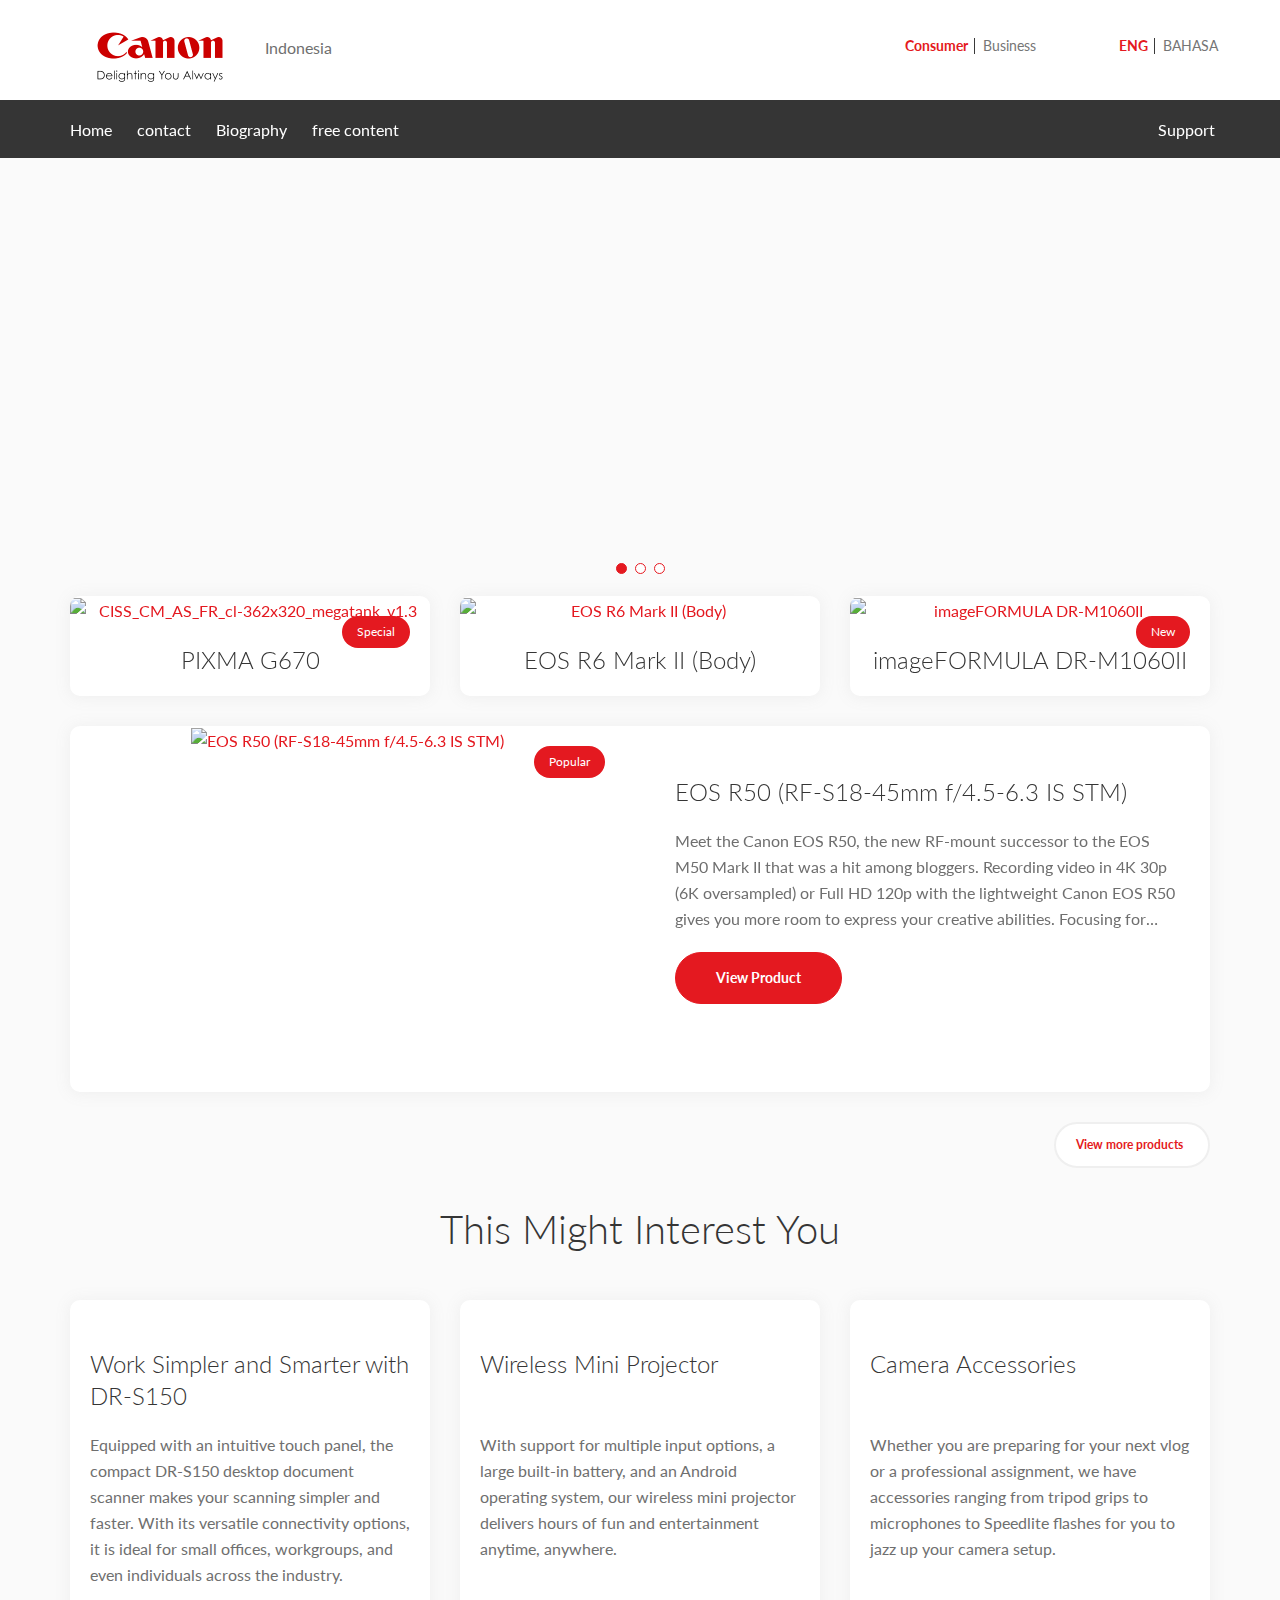
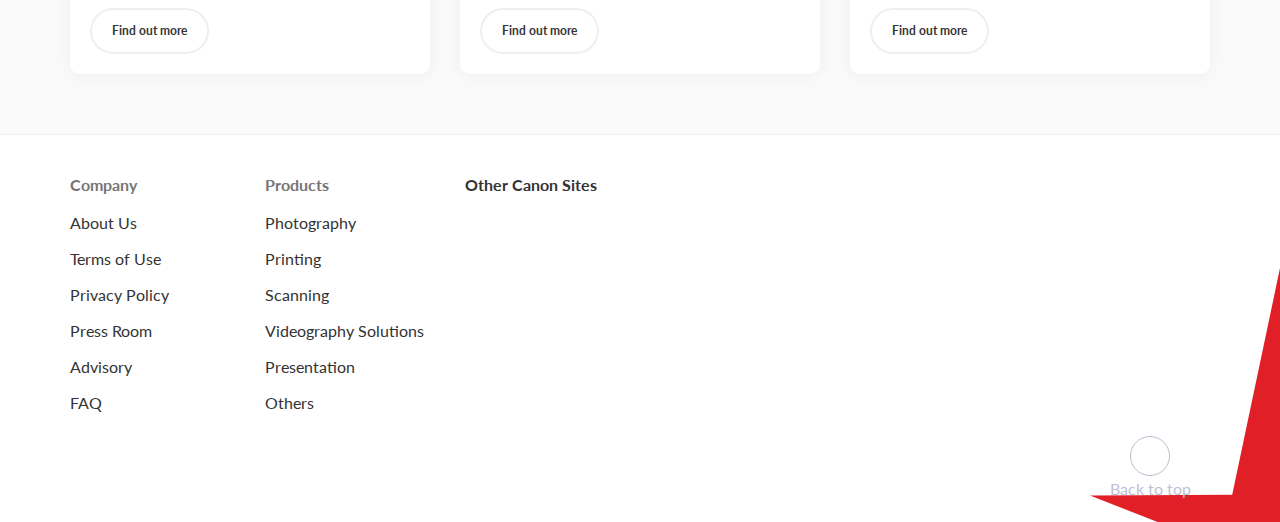
==== index.html @ 8294731e "Add files via upload" ====
<!doctype html>

<html >

<head>
    <meta charset="utf-8">
    <meta http-equiv="X-UA-Compatible" content="IE=edge">
    <meta name="viewport" content="width=device-width, initial-scale=1.0">
    <link rel="icon" type="image/x-ico" href="favicon-f025e90207d0d413a6d3b78b0cc3df08.ico" />
    <title>Home - Canon Indonesia</title>
    <link rel="stylesheet" href="application-e92f79a55cd87f967728ec93f62ec08e.css" />
    <link rel="stylesheet" media="print" href="application-e92f79a55cd87f967728ec93f62ec08e.css" />
    <script type="text/javascript" src="application-c1193777e7b8c03e5ed8c4655dc1967a.js"></script>
</head>

<body class="demo lang-en">
 
    <div class="overlay-search"></div>
    <nav class="navbar navbar-default navbar-sticky bootsnav">

        <div class="navbar__container">
            <div class="container">

                <div class="attr-nav">
                    <ul class="custom hide-medium">
                        <li class="active">
                            <a href="/en/consumer">
                        Consumer
                    </a>
                        </li>
                        <li class="">
                            <a href="/en/business">
                        Business
                    </a>
                        </li>
                    </ul>
                    <ul>
                        <li class="search-nav hide-medium"><a href="#" aria-label="Search id.canon"><i class="fa fa-search"></i></a></li>
                    </ul>
                    <ul class="custom hide-medium">
                        <li class="active">
                            <a href="#">ENG</a>
                        </li>
                        <li class="">
                            <a href="/id/consumer">BAHASA</a>
                        </li>
                    </ul>
                </div>
                <div class="navbar-header">
                    <button type="button" class="navbar-toggle" data-toggle="collapse" data-target="#navbar-menu" aria-label="Menu">
                <i class="fa fa-bars"></i>
            </button>
            <a href="home.html" class="navbar-brand" aria-label="Canon - Delighting You Always">
                <img src="brand/logo-300-002e45a4aec98fd92899838da9d5560f.png" class="logo" alt="Canon - Delighting You Always"/>
                </a>
                    <span class="country">Indonesia</span>
                </div>
            </div>
            <div class="wrap-collapse">
                <div class="overlay-search"></div>
                <div class="collapse navbar-collapse" id="navbar-menu">
                    <div class="container">

                        <div class="clone-search show-medium"></div>
                        <div class="state-user show-medium">
                            <h5>Consumer</h5>
                            Switch to:
                            <strong>
                            
                            <a href="/en/business">
                                Business
                            </a>
                        </strong>
                        </div>


                        <ul class="nav navbar-nav" data-in="fadeInDown" data-out="fadeOutUp">
                            <li class=""><a href="index.html" target="_self">Home</a></li>
                            <li class=""><a href="contact.html" target="_self">contact</a></li>
                            <li class=""><a href="bio.html" target="_self">Biography</a></li>
                            <li class=""><a href="freecontent.html" target="_self">free content</a></li>
                        </ul>


                        <ul class="nav navbar-nav navbar-right">
                            <li class=""><a href="#" target="_self">Support</a></li>

                        </ul>
                        <div class="text-center show-medium language" style="width: 100%;">
                            <ul class="custom">
                                <li class="active">
                                    <a href="#">ENG</a>
                                </li>

                                <li class="">
                                    <a href="#">BAHASA</a>
                                </li>
                            </ul>
                        </div>

                    </div>
                </div>
            </div>
        </div>
    </nav>


    <div class="header-business-wrapp">
        <ul>
            <li class="hd-consumer">
                <a href="#" class="active">
                Consumer
            </a>
            </li>
            <li class="hd-business">
                <a href="#" class="">
                Business
            </a>
            </li>
        </ul>
    </div>

    <div class="clearfix"></div>
    <div class="wrap-loading">
        <ul class="loading">
            <li></li>
            <li></li>
            <li></li>
        </ul>
    </div>
    <div class="wrap-component">
        <h1 class="heading__page--main">Home - Canon Indonesia</h1>
        <div class="home" id="home">
            <div class="wrap-carousel">
                <div class="owl-carousel owl-home">
                    <div class="item home-banner-post" data-position="0.0">
                        <a href="https://id.canon/en/consumer/products/search?category=printing&amp;subCategory=ink-tank-printers" target="_self" class="image-bg hidden-xs banner-item-track">
                            <img src="https://id.canon/media/image/2023/10/13/63abeeff62b24fb19665a127b003c9e8_2023-10-5148+Banner+id+Canon_1920x750+%282%29.jpg" class="img-banner" alt="Pilihan Tepat CETAK HEMAT - PIXMA G SERIES_1920x750_rev3">
                        </a>
                        <a href="https://id.canon/en/consumer/products/search?category=printing&amp;subCategory=ink-tank-printers" target="_self" class="image-bg visible-xs banner-item-track">
                            <img src="https://id.canon/media/image/2023/10/13/63abeeff62b24fb19665a127b003c9e8_2023-10-5148+Banner+id+Canon_1920x750+%282%29.jpg" class="img-banner" alt="Pilihan Tepat CETAK HEMAT - PIXMA G SERIES_1920x750_rev3">
                        </a>
                    </div>
                    <div class="item home-banner-post" data-position="50.0">
                        <a href="/en/consumer/eos-r8-body/product" target="_self" class="image-bg hidden-xs banner-item-track">
                            <img src="https://id.canon/media/image/2023/04/24/445d52273e62451c96dd05ee97496f1a_R8+corp+site+banner+final.jpg" class="img-banner" alt="R8 corp site banner final">
                        </a>
                        <a href="/en/consumer/eos-r8-body/product" target="_self" class="image-bg visible-xs banner-item-track">
                            <img src="https://id.canon/media/image/2023/04/24/445d52273e62451c96dd05ee97496f1a_R8+corp+site+banner+final.jpg" class="img-banner" alt="R8 corp site banner final">
                        </a>
                    </div>
                    <div class="item home-banner-post" data-position="50.0">
                        <a href="/en/consumer/eos-r50-body/product" target="_self" class="image-bg hidden-xs banner-item-track">
                            <img src="https://id.canon/media/image/2023/03/20/043f46800b954a878d98339e24b65c3d_EOS+R50.jpg" class="img-banner" alt="EOS R50.jpg">
                        </a>
                        <a href="/en/consumer/eos-r50-body/product" target="_self" class="image-bg visible-xs banner-item-track">
                            <img src="https://id.canon/media/image/2023/03/20/043f46800b954a878d98339e24b65c3d_EOS+R50.jpg" class="img-banner" alt="EOS R50.jpg">
                        </a>
                    </div>
                    <div class="item home-banner-post" data-position="50.0">
                        <a href="/en/consumer/eos-r6-mark-ii-body/product" target="_self" class="image-bg hidden-xs banner-item-track">
                            <img src="https://id.canon/media/image/2022/11/15/375831ddfcbe47a686ed1dd2e55fbbfb_R6Mark+II+-+corpsite+1920x750.jpg+%28v2%29.jpg" class="img-banner" alt="EOS R6 Mark II">
                        </a>
                        <a href="/en/consumer/eos-r6-mark-ii-body/product" target="_self" class="image-bg visible-xs banner-item-track">
                            <img src="https://id.canon/media/image/2022/11/15/375831ddfcbe47a686ed1dd2e55fbbfb_R6Mark+II+-+corpsite+1920x750.jpg+%28v2%29.jpg" class="img-banner" alt="EOS R6 Mark II">
                        </a>
                    </div>
                </div>
            </div>
        </div>
        <div class="clearfix"></div>
    
        <div class="section" id="product">
            <div class="container">
                <div class="products-home">
                    <div class="row js-get-row-height">
                        <!-- Product Items -->
                        <!-- Item 1 -->
                        <div class="col-sm-4 col-xs-6">
                            <div class="post-item match-height">
                                <div class="wrap-image equal-height">
                                    <span class="badge right">Special</span>
                                    <div class="vertical-center">
                                        <a href="/en/consumer/pixma-g670/product" aria-label="PIXMA G670">
                                            <img src="https://id.canon/media/image/2023/09/29/7c9956747e5842db9c156de060aa6b7f_CISS_CM_AS_FR_cl-362x320_megatank_v1.3.png" alt="CISS_CM_AS_FR_cl-362x320_megatank_v1.3">
                                        </a>
                                    </div>
                                </div>
                                <div class="content">
                                    <h3 class="title">
                                        <a href="/en/consumer/pixma-g670/product">PIXMA G670</a>
                                    </h3>
                                </div>
                            </div>
                        </div>
                        <!-- Item 2 -->
                        <div class="col-sm-4 col-xs-6">
                            <div class="post-item match-height">
                                <div class="wrap-image equal-height">
                                    <div class="vertical-center">
                                        <a href="/en/consumer/eos-r6-mark-ii-body/product" aria-label="EOS R6 Mark II (Body)">
                                            <img src="https://id.canon/media/image/2022/11/17/2bc46e6b65a1492a86af19c43e523e99_EOS+R6+Mark+II+Body+Front+Slant.png" alt="EOS R6 Mark II (Body)">
                                        </a>
                                    </div>
                                </div>
                                <div class="content">
                                    <h3 class="title">
                                        <a href="/en/consumer/eos-r6-mark-ii-body/product">EOS R6 Mark II (Body)</a>
                                    </h3>
                                </div>
                            </div>
                        </div>
                        <!-- Item 3 -->
                        <div class="col-sm-4 col-xs-6">
                            <div class="post-item match-height">
                                <div class="wrap-image equal-height">
                                    <span class="badge right">New</span>
                                    <div class="vertical-center">
                                        <a href="/en/consumer/imageformula-dr-m1060ii/product" aria-label="imageFORMULA DR-M1060II">
                                            <img src="https://id.canon/media/image/2023/04/17/e3ac027f35be400b985fe313e516b4db_001_362x320.png" alt="imageFORMULA DR-M1060II">
                                        </a>
                                    </div>
                                </div>
                                <div class="content">
                                    <h3 class="title">
                                        <a href="/en/consumer/imageformula-dr-m1060ii/product">imageFORMULA DR-M1060II</a>
                                    </h3>
                                </div>
                            </div>
                        </div>
                        <!-- Item 4 -->
                        <div class="col-sm-12 col-xs-6">
                            <div class="post-item match-height">
                                <div class="row wrap-vertical-content">
                                    <div class="col-sm-6 getheight">
                                        <div class="wrap-image equal-height">
                                            <span class="badge right">Popular</span>
                                            <div class="vertical-center">
                                                <a href="/en/consumer/eos-r50-rf-s18-45mm-f-4-5-6-3-is-stm/product" aria-label="EOS R50 (RF-S18-45mm f/4.5-6.3 IS STM)">
                                                    <img src="https://id.canon/media/image/2023/02/06/c83adfc2fcaf473f9935b6962f114b45_EOS+R50+Black+RF-S18-45mm.png" alt="EOS R50 (RF-S18-45mm f/4.5-6.3 IS STM)">
                                                </a>
                                            </div>
                                        </div>
                                    </div>
                                    <div class="col-sm-6 desc">
                                        <div class="vertical-middle">
                                            <div class="content">
                                                <h3 class="title">
                                                    <a href="/en/consumer/eos-r50-rf-s18-45mm-f-4-5-6-3-is-stm/product">EOS R50 (RF-S18-45mm f/4.5-6.3 IS STM)</a>
                                                </h3>
                                                <div class="hide-small clamp-4 margin-bottom20">
                                                    Meet the Canon EOS R50, the new RF-mount successor to the EOS M50 Mark II that was a hit among bloggers. Recording video in 4K 30p (6K oversampled) or Full HD 120p with the lightweight Canon EOS R50 gives you more room to express your creative abilities. Focusing for photos and videos is a breeze thanks to EOS iTR AF X and Dual Pixel CMOS AF II. Highly accurate burst shooting of up to 15 frames per second allows you to capture stunning images at a resolution of 24.2 megapixels.
                                                </div>
                                                <a href="/en/consumer/eos-r50-rf-s18-45mm-f-4-5-6-3-is-stm/product" class="btn btn-primary hide-small">View Product</a>
                                            </div>
                                        </div>
                                    </div>
                                </div>
                            </div>
                        </div>
                        <!-- End Product Items -->
                    </div>
                </div>
                <div class="text-right">
                    <a href="/en/consumer/products" class="btn btn-default btn-sm more">
                        View more products <span class="fa fa-angle-right"></span>
                    </a>
                </div>
            </div>
        </div>
        <!-- End Content -->
        <div class="clearfix"></div>
    
        <div class="section text-block__component">
            <div class="container">
                <h2 style="text-align: center;">This Might Interest You</h2>
            </div>
        </div>
    
        <section class="section three__card">
            <div class="container">
                <div class="row js-card-wrapper js-get-row-height">
                    <!-- Card 1 -->
                    <div class="col-md-4 col-sm-4">
                        <div class="post-item match-height js-title-image-card">
                            <div class="wrap-image bg-img-post">
                                <a href="https://id.canon/en/business/dr-s150/product" target="_self">
                                    <img src="https://id.canon/media/image/2021/02/23/b7eeb29b41844de7b96915f72f64fbc0_028-570x400.jpg" alt="Work Simpler and Smarter with DR-S150" />
                                </a>
                            </div>
                            <div class="content text-left js-title-card">
                                <div class="equal-height">
                                    <h3 class="title js-card-content">
                                        <a href="https://id.canon/en/business/dr-s150/product" target="_self">Work Simpler and Smarter with DR-S150</a>
                                    </h3>
                                    <div class="three__card--content">
                                        <p>Equipped with an intuitive touch panel, the compact DR-S150 desktop document scanner makes your scanning simpler and faster. With its versatile connectivity options, it is ideal for small offices, workgroups, and even individuals across the industry.</p>
                                    </div>
                                </div>
                                <div class="three__card--action">
                                    <a href="https://id.canon/en/business/dr-s150/product" target="_self" class="btn btn-default btn-sm">Find out more</a>
                                </div>
                            </div>
                        </div>
                    </div>
                    <!-- Card 2 -->
                    <div class="col-md-4 col-sm-4">
                        <div class="post-item match-height js-title-image-card">
                            <div class="wrap-image bg-img-post">
                                <a href="https://id.canon/en/consumer/mini-projector-mp250/product" target="_self">
                                    <img src="https://id.canon/media/image/2021/01/04/b6bf4d3c040e4ce5878451066aa03fd1_Mini-projector.jpg" alt="" />
                                </a>
                            </div>
                            <div class="content text-left js-title-card">
                                <div class ="equal-height">
                                    <h3 class="title js-card-content">
                                        <a href="https://id.canon/en/consumer/mini-projector-mp250/product" target="_self">Wireless Mini Projector</a>
                                    </h3>
                                    <div class="three__card--content">
                                        <p>With support for multiple input options, a large built-in battery, and an Android operating system, our wireless mini projector delivers hours of fun and entertainment anytime, anywhere.</p>
                                    </div>
                                </div>
                                <div class="three__card--action">
                                    <a href="https://id.canon/en/consumer/mini-projector-mp250/product" target="_self" class="btn btn-default btn-sm">Find out more</a>
                                </div>
                            </div>
                        </div>
                    </div>
                    <!-- Card 3 -->
                    <div class="col-md-4 col-sm-4">
                        <div class="post-item match-height js-title-image-card">
                            <div class="wrap-image bg-img-post">
                                <a href="https://id.canon/en/consumer/products/search?category=photography&subCategory=accessories" target="_self">
                                    <img src="https://id.canon/media/image/2021/03/09/5568f7d20a104f2186ace7a843a33e7a_accessory-thumbnail.jpg" alt="Camera Accessories" />
                                </a>
                            </div>
                            <div class="content text-left js-title-card">
                                <div class="equal-height">
                                    <h3 class="title js-card-content">
                                        <a href="https://id.canon/en/consumer/products/search?category=photography&amp;subCategory=accessories" target="_self">Camera Accessories</a>
                                    </h3>
                                    <div class="three__card--content">
                                        <p>Whether you are preparing for your next vlog or a professional assignment, we have accessories ranging from tripod grips to microphones to Speedlite flashes for you to jazz up your camera setup.</p>
                                    </div>
                                </div>
                                <div class="three__card--action">
                                    <a href="https://id.canon/en/consumer/products/search?category=photography&subCategory=accessories" target="_self" class="btn btn-default btn-sm">Find out more</a>
                                </div>
                            </div>
                        </div>
                    </div>
                </div>
            </div>
        </section>
    </div>
    
    
    <div class="clearfix"></div>

    <!-- Start Footer Desktop -->
    <div class="footer hidden-xs">
        <div class="container">

            <div class="scroll-top show-small">
                <a href="#" class="js-back-to-top">
                <span class="fa fa-angle-up"></span>
                Back to top
            </a>
            </div>

            <!-- Start Main Footer -->
            <div class="main-footer">
                <div class="row grid-same">
                    <div class="col-md-2 col-sm-3 col-xs-6">
                        <div class="widget-footer">
                            <h6 class="title">Company</h6>
                            <ul class="footer-link">
                                <li><a href="/en/consumer/web/company-about" target="_self">About Us</a></li>
                                <li><a href="/en/consumer/web/terms" target="_self">Terms of Use</a></li>
                                <li><a href="/en/consumer/web/privacy" target="_self">Privacy Policy</a></li>
                                <li><a href="/id/consumer/press/landing" target="_self">Press Room</a></li>
                                <li><a href="https://id.canon/en/campaign/advisory" target="_self">Advisory</a></li>
                                <li><a href="https://id.canon/en/consumer/faq" target="_self">FAQ</a></li>
                            </ul>
                        </div>
                    </div>
            
                    <div class="col-md-2 col-sm-3 col-xs-6">
                        <div class="widget-footer">
                            <h6 class="title">Products</h6>
                            <ul class="footer-link">
                                <li><a href="/en/consumer/products/search?category=photography" target="_self">Photography</a></li>
                                <li><a href="/en/consumer/products/search?category=printing" target="_self">Printing</a></li>
                                <li><a href="/en/consumer/products/search?category=scanning" target="_self">Scanning</a></li>
                                <li><a href="/en/consumer/products/search?category=videography-solutions" target="_self">Videography Solutions</a></li>
                                <li><a href="/en/consumer/products/search?category=presentation" target="_self">Presentation</a></li>
                                <li><a href="/en/consumer/products/search?category=others" target="_self">Others</a></li>
                            </ul>
                        </div>
                    </div>
            
                    <!-- Repeat the structure for other sections -->
            
                    <div class="col-md-2 col-sm-3 col-xs-12">
                        <div class="widget-footer">
                            <h6>
                                <a href="/en/consumer/selection" class="text-link">
                                    <i class="fa fa-globe"></i> Other Canon Sites
                                </a>
                            </h6>
                            <ul class="grid-link"></ul>
                        </div>
                    </div>
                </div>
            </div>
            
            <!-- End Main Footer -->

            <div class="scroll-top hide-small">
                <a href="#" class="js-back-to-top">
                <span class="fa fa-angle-up"></span>
                Back to top
            </a>
            </div>

    
        </div>
    </div>
    <div class="footer-mobile visible-xs">
        <div class="container">
            <div class="row">
                <div class="col-md-12">
                    <div class="scroll-top show-small">
                        <a href="#" class="js-back-to-top">
                        <span class="fa fa-angle-up"></span>
                        Back to top
                    </a>
                    </div>
                </div>
            </div>
        </div>

        <div class="footer-mobile__collapse js-footer-mobile__collapse">
            <h3 class="title">
                <a href="#" class="toggle" data-toggle="collapse" data-target=".footer__0">
                    Company
                </a>
            </h3>
            <div class="collapse footer__0">
                <div class="footer-mobile__collapse-content">
                    <ul class="footer-mobile__collapse-content-link">
                        <li>
                            <a href="/en/consumer/web/company-about" target="_self">
                                About Us
                            </a>
                        </li>
                        <li>
                            <a href="/en/consumer/web/terms" target="_self">
                                Terms of Use
                            </a>
                        </li>
                        <li>
                            <a href="/en/consumer/web/privacy" target="_self">
                                Privacy Policy
                            </a>
                        </li>
                        <li>
                            <a href="/id/consumer/press/landing" target="_self">
                                Press Room
                            </a>
                        </li>
                        <li>
                            <a href="https://id.canon/en/campaign/advisory" target="_self">
                                Advisory
                            </a>
                        </li>
                        <li>
                            <a href="https://id.canon/en/consumer/faq" target="_self">
                                FAQ
                            </a>
                        </li>
                    </ul>
                </div>
            </div>
        </div>
        
        <!-- End Collapse Menu -->

        <!-- Start Collapse Menu -->
        <div class="footer-mobile__collapse js-footer-mobile__collapse">
            <h3 class="title">
                <a href="#" class="toggle" data-toggle="collapse" data-target=".footer__1">
                    Products
                </a>
            </h3>
            <div class="collapse footer__1">
                <div class="footer-mobile__collapse-content">
                    <ul class="footer-mobile__collapse-content-link">


                        <li>
                            <a href="/en/consumer/products/search?category=photography" target="_self">
                                    Photography
                                </a>
                        </li>


                        <li>
                            <a href="/en/consumer/products/search?category=printing" target="_self">
                                    Printing
                                </a>
                        </li>


                        <li>
                            <a href="/en/consumer/products/search?category=scanning" target="_self">
                                    Scanning
                                </a>
                        </li>


                        <li>
                            <a href="/en/consumer/products/search?category=videography-solutions" target="_self">
                                    Videography Solutions
                                </a>
                        </li>


                        <li>
                            <a href="/en/consumer/products/search?category=presentation" target="_self">
                                    Presentation
                                </a>
                        </li>


                        <li>
                            <a href="/en/consumer/products/search?category=others" target="_self">
                                    Others
                                </a>
                        </li>

                    </ul>
                </div>
            </div>
        </div>
        <div class="footer-mobile__collapse js-footer-mobile__collapse">
            <h3 class="title">
                <a href="#" class="toggle" data-toggle="collapse" data-target=".footer__2">
                    Services
                </a>
            </h3>
            <div class="collapse footer__2">
                <div class="footer-mobile__collapse-content">
                    <ul class="footer-mobile__collapse-content-link">
                        <li>
                            <a href="/en/consumer/buy" target="_self">
                                Where to Buy
                            </a>
                        </li>
                        <li>
                            <a href="/en/consumer/buy?productCategory=&amp;productItem=&amp;district=&amp;shopType=service" target="_self">
                                Service Network &amp; Service Centres
                            </a>
                        </li>
                        <li>
                            <a href="https://cps.asia.canon/indonesia" target="_blank" rel="noopener">
                                Canon Professional Services
                            </a>
                        </li>
                        <li>
                            <a href="https://service.id.canon/extendedwarranty" target="_blank" rel="noopener">
                                Extended Warranty
                            </a>
                        </li>
                        <li>
                            <a href="https://service.id.canon/warrantycard" target="_blank" rel="noopener">
                                Warranty Card
                            </a>
                        </li>
                        <li>
                            <a href="/en/consumer/web/anti-counterfeit" target="_self">
                                Anti-Counterfeit
                            </a>
                        </li>
                    </ul>
                </div>
            </div>
        </div>
        
        <div class="footer-mobile__collapse js-footer-mobile__collapse">
            <h3 class="title">
                <a href="#" class="toggle" data-toggle="collapse" data-target=".footer__3">
                    Your Canon + You
                </a>
            </h3>
            <div class="collapse footer__3">
                <div class="footer-mobile__collapse-content">
                    <ul class="footer-mobile__collapse-content-link">
                        <li>
                            <a href="/en/consumer/web/ycy" target="_self">
                                Your Canon + You
                            </a>
                        </li>
                        <li>
                            <a href="/en/consumer/web/yourcanon-eostips" target="_self">
                                EOS Tips
                            </a>
                        </li>
                        <li>
                            <a href="/en/consumer/web/yourcanon-compactcameratips" target="_self">
                                Compact Camera Tips
                            </a>
                        </li>
                        <li>
                            <a href="/en/consumer/web/yourcanon-pixmatips" target="_self">
                                PIXMA Tips
                            </a>
                        </li>
                        <li>
                            <a href="/en/consumer/web/your-scannertips" target="_self">
                                Scanner Tips
                            </a>
                        </li>
                    </ul>
                </div>
            </div>
        </div>
        
        <div class="footer-mobile__collapse js-footer-mobile__collapse">
            <h3 class="title">
                <a href="#" class="toggle" data-toggle="collapse" data-target=".footer__4">
                    Support &amp; Downloads
                </a>
            </h3>
            <div class="collapse footer__4">
                <div class= "footer-mobile__collapse-content">
                    <ul class="footer-mobile__collapse-content-link">
                        <li>
                            <a href="/en/support" target="_self">
                                Support &amp; Downloads
                            </a>
                        </li>
                        <li>
                            <a href="https://asia.canon/en/campaign/developerresources" target="_blank" rel="noopener">
                                Developer Resources
                            </a>
                        </li>
                        <li>
                            <a href="https://service.id.canon/onsite" target="_blank" rel="noopener">
                                Onsite Service
                            </a>
                        </li>
                    </ul>
                </div>
            </div>
        </div>
        
        <div class="container">
            <div class="row">
                <div class="col-md-12">
                    <!-- Start Widget -->
                    <div class="widget-footer">
                        <ul class="footer-mobile__social-network">
                            <h6>
                                <a href="/en/consumer/selection" class="text-link">
                                    <i class="fa fa-globe"></i>
                                    Other Canon Sites
                                </a>
                            </h6>
                        </ul>
                    </div>
                </div>
            </div>
        </div>
        
    </div>

    <script type="text/javascript" src="application-c1193777e7b8c03e5ed8c4655dc1967a.js"></script>
    <script src="https://www.google.com/recaptcha/api.js?onload=CaptchaCallback&render=explicit&hl=en" async defer></script>

</body>

</html>
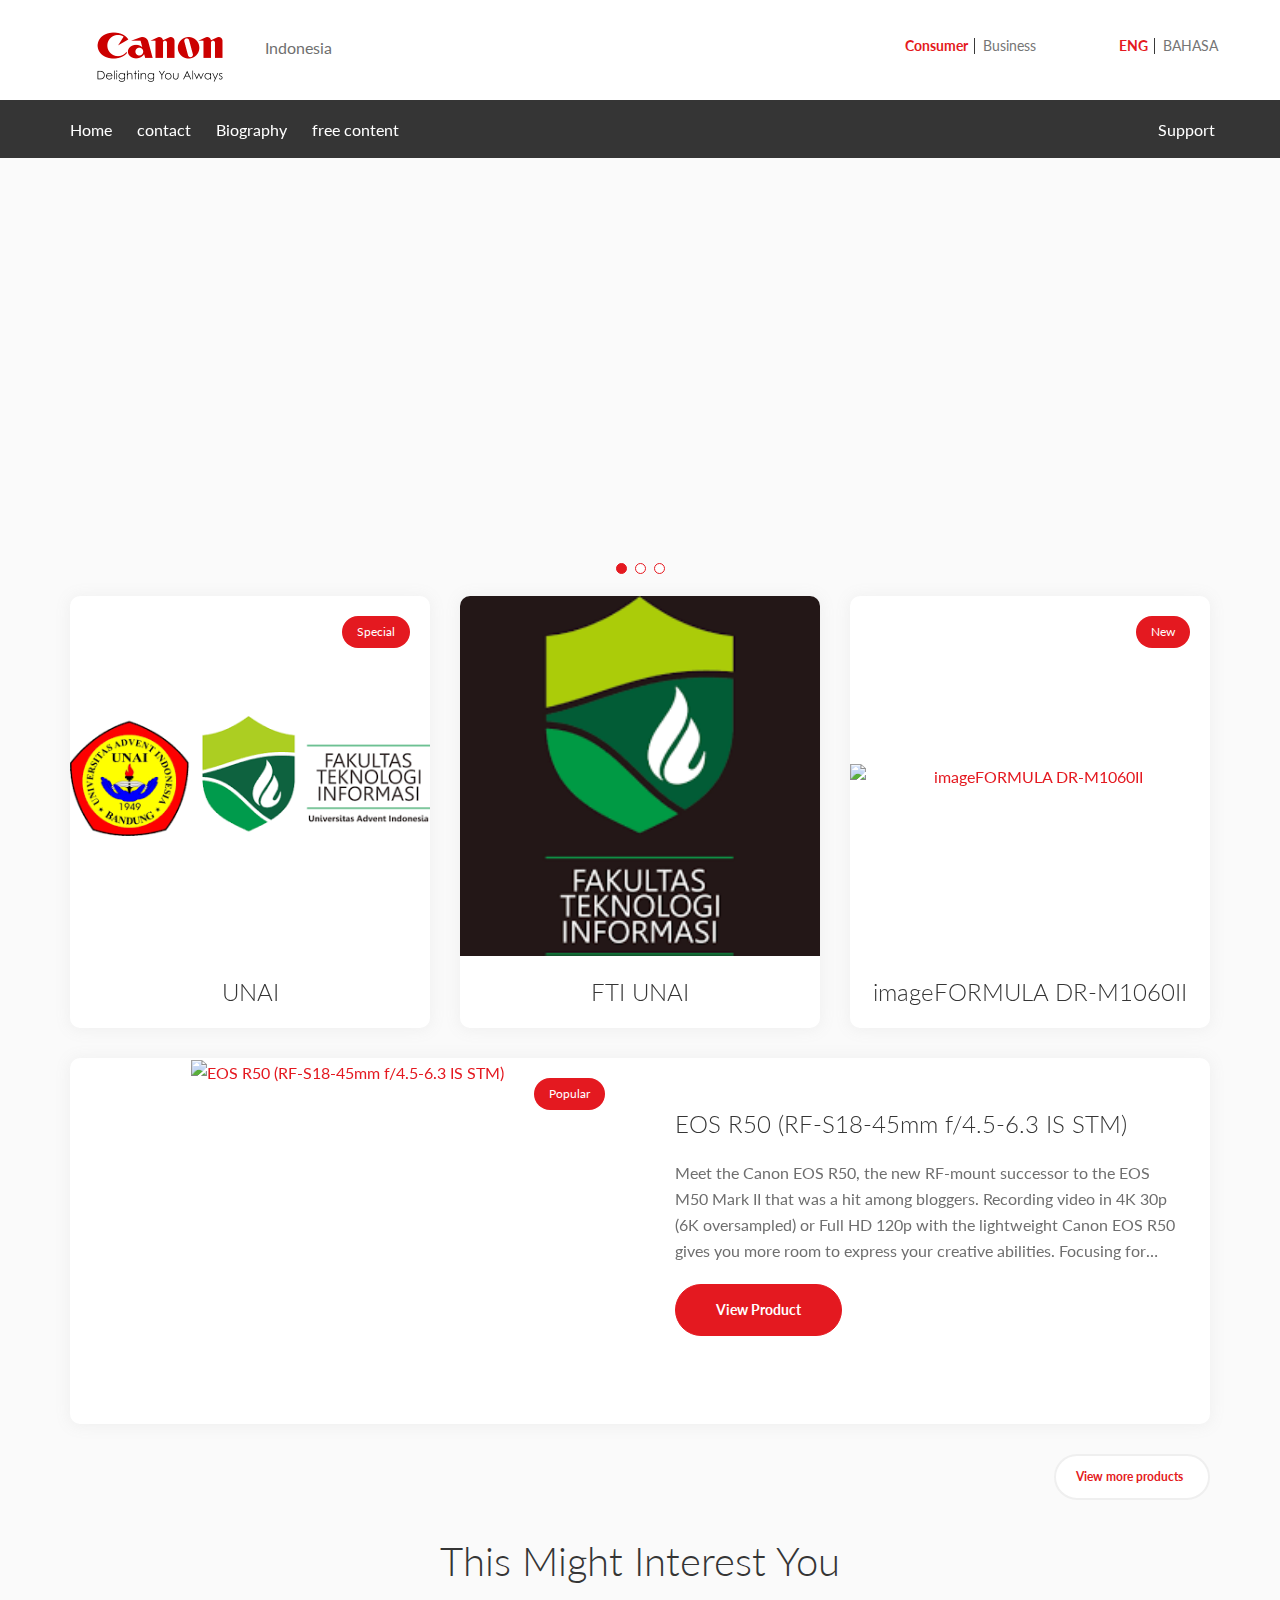
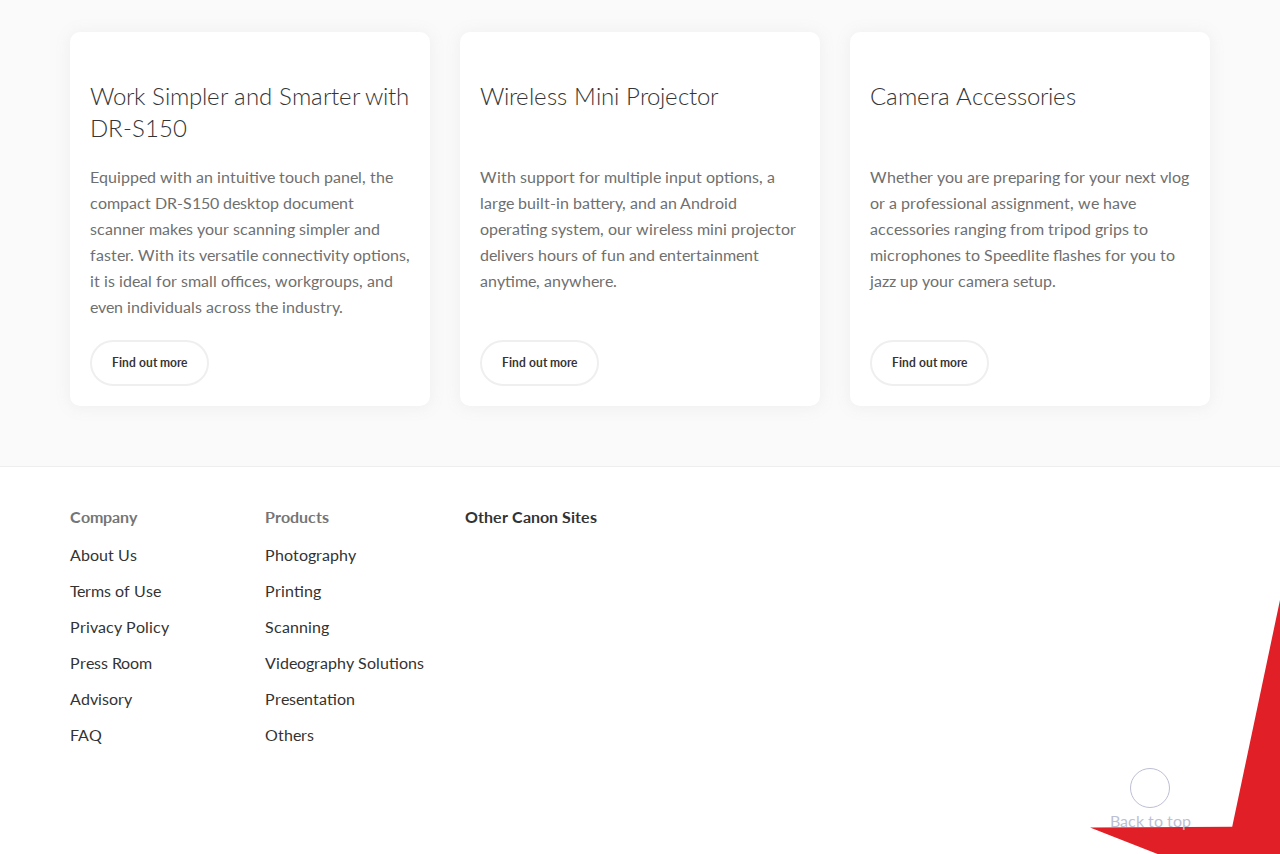
==== commit d8ea836c: "Add files via upload" ====
--- a/index.html
+++ b/index.html
@@ -181,14 +181,14 @@
                                 <div class="wrap-image equal-height">
                                     <span class="badge right">Special</span>
                                     <div class="vertical-center">
-                                        <a href="/en/consumer/pixma-g670/product" aria-label="PIXMA G670">
-                                            <img src="https://id.canon/media/image/2023/09/29/7c9956747e5842db9c156de060aa6b7f_CISS_CM_AS_FR_cl-362x320_megatank_v1.3.png" alt="CISS_CM_AS_FR_cl-362x320_megatank_v1.3">
+                                        <a href="https://unai.edu" aria-label="PIXMA G670">
+                                            <img src="[data-uri]">
                                         </a>
                                     </div>
                                 </div>
                                 <div class="content">
                                     <h3 class="title">
-                                        <a href="/en/consumer/pixma-g670/product">PIXMA G670</a>
+                                        <a href="https://unai.edu">UNAI</a>
                                     </h3>
                                 </div>
                             </div>
@@ -198,14 +198,14 @@
                             <div class="post-item match-height">
                                 <div class="wrap-image equal-height">
                                     <div class="vertical-center">
-                                        <a href="/en/consumer/eos-r6-mark-ii-body/product" aria-label="EOS R6 Mark II (Body)">
-                                            <img src="https://id.canon/media/image/2022/11/17/2bc46e6b65a1492a86af19c43e523e99_EOS+R6+Mark+II+Body+Front+Slant.png" alt="EOS R6 Mark II (Body)">
+                                        <a href="https://fti.unai.edu" aria-label="EOS R6 Mark II (Body)">
+                                            <img src="[data-uri]">
                                         </a>
                                     </div>
                                 </div>
                                 <div class="content">
                                     <h3 class="title">
-                                        <a href="/en/consumer/eos-r6-mark-ii-body/product">EOS R6 Mark II (Body)</a>
+                                        <a href="https://fti.unai.edu">FTI UNAI</a>
                                     </h3>
                                 </div>
                             </div>
